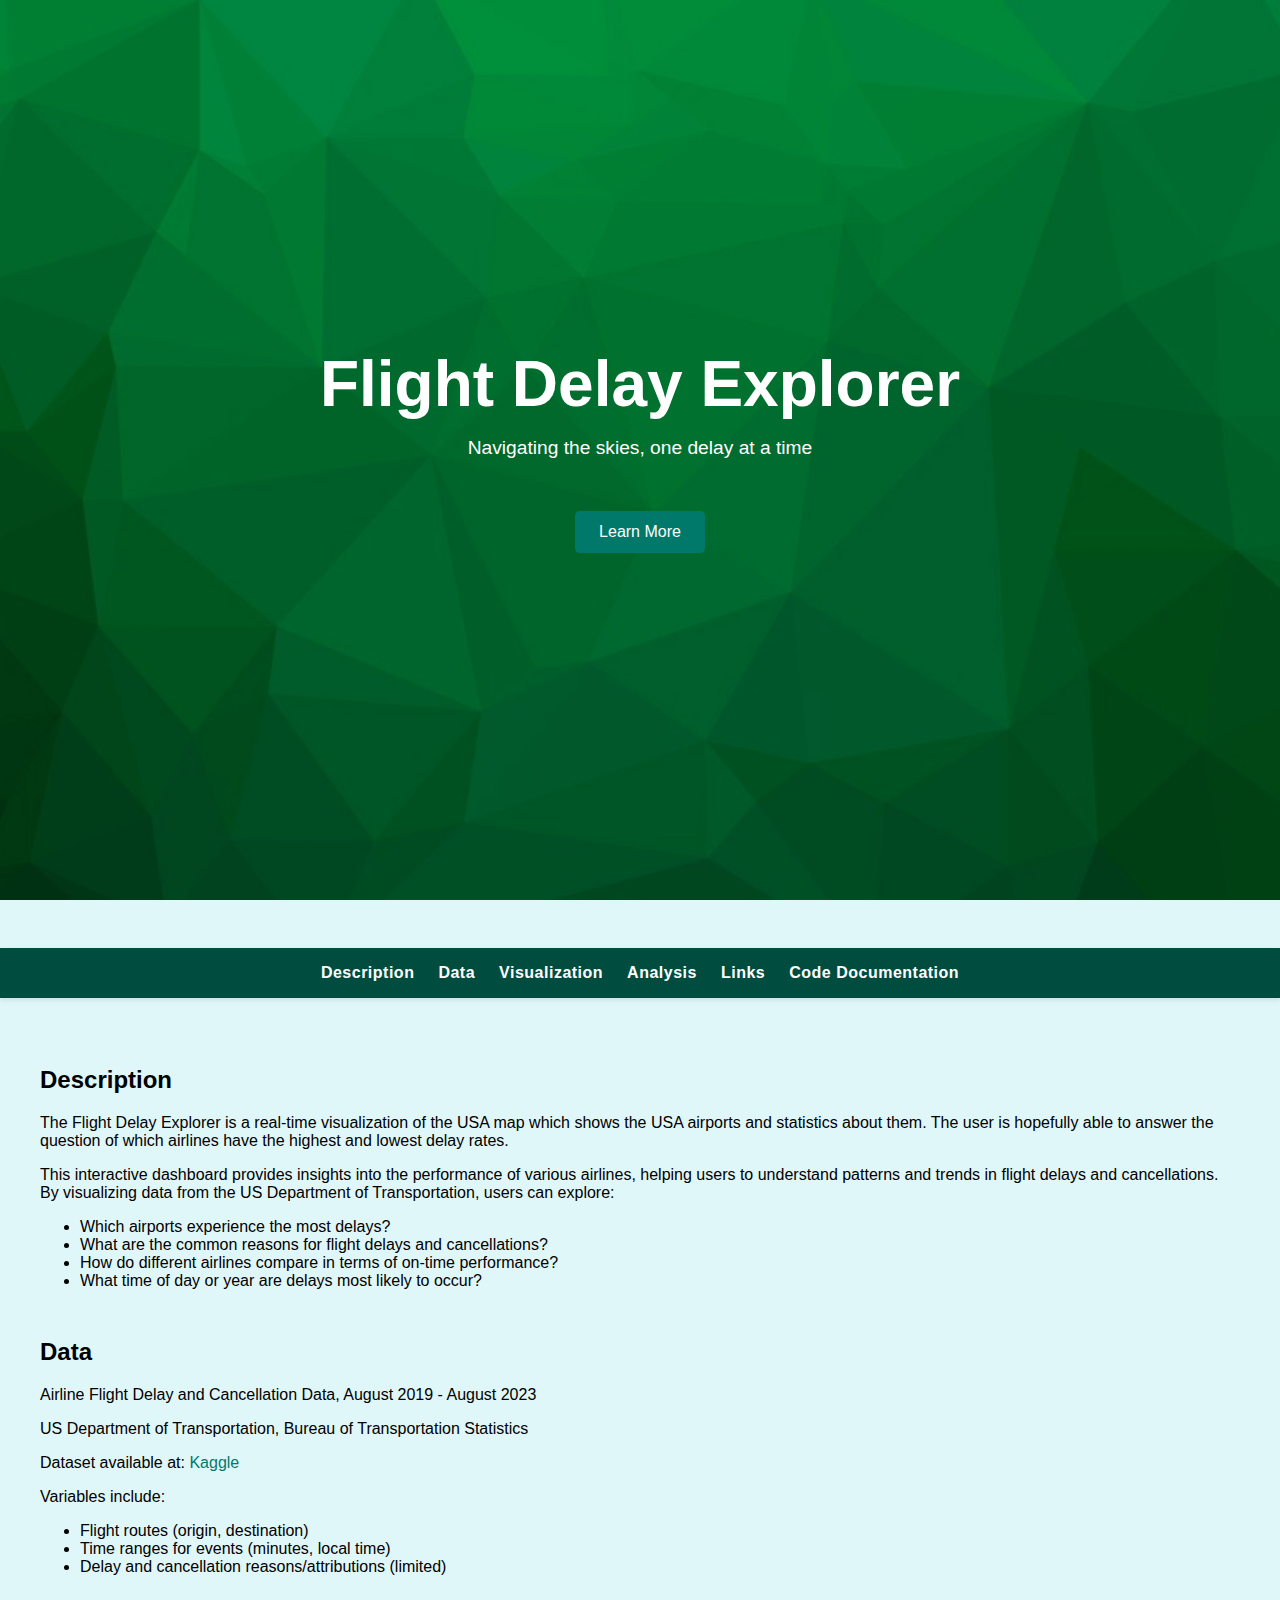
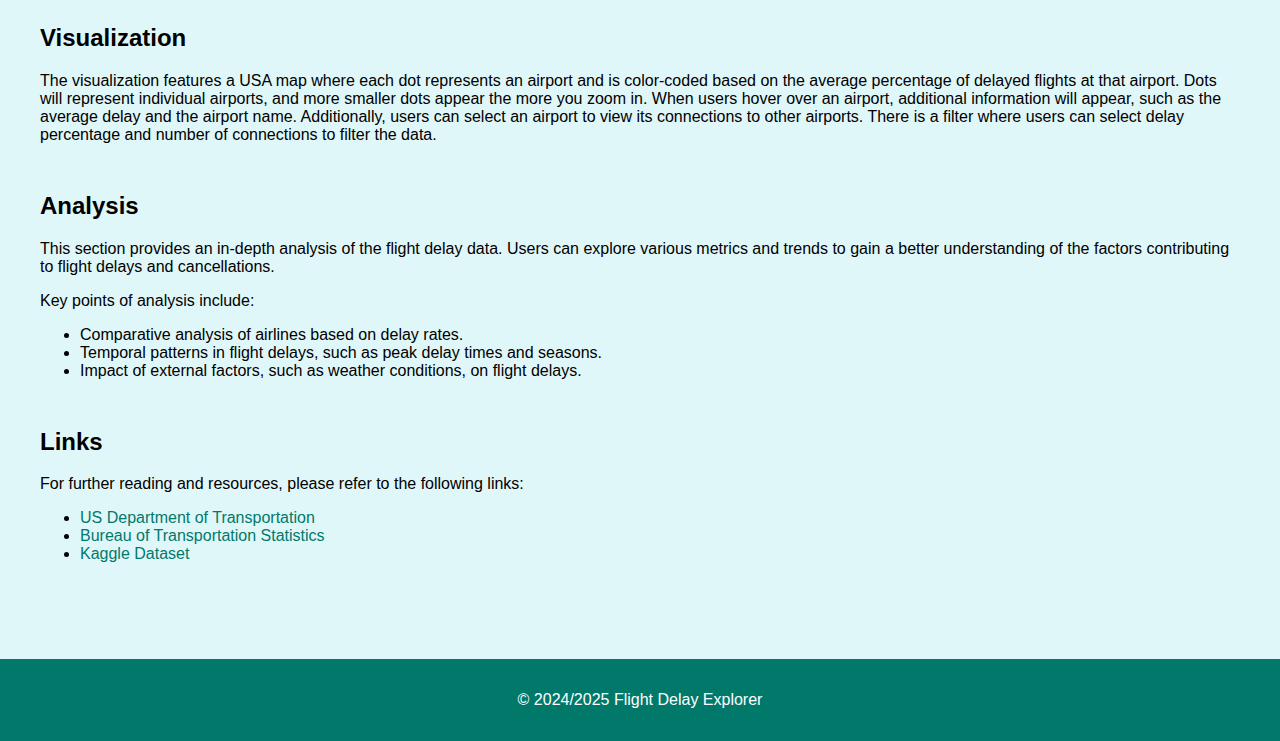
==== index.html @ 1dc13fcf "Add files via upload" ====
<!DOCTYPE html>
<html lang="en">
<head>
  <meta charset="UTF-8"/>
  <meta name="viewport" content="width=device-width, initial-scale=1.0"/>
  <title>Flight Delay Explorer</title>
  <link rel="stylesheet" href="styles.css"/>
</head>
<body>
  <!-- Hero Section -->
  <section class="hero" style="background: url('Hero.jpg') no-repeat center center / cover;">
    <div class="hero-content">
      <h1>Flight Delay Explorer</h1>
      <p>Navigating the skies, one delay at a time</p>
      <a href="#Description" class="btn">Learn More</a>
    </div>
  </section>
  <header>
    <nav>
      <ul>
        <li><a href="#Description">Description</a></li>
        <li><a href="#data">Data</a></li>
        <li><a href="#visualization">Visualization</a></li>
        <li><a href="#analysis">Analysis</a></li>
        <li><a href="#links">Links</a></li>
        <li><a href="doc.html">Code Documentation</a></li> 
      </ul>
    </nav>
  </header>
  <main>
    <section id="Description">
      <h2>Description</h2>
      <p>The Flight Delay Explorer is a real-time visualization of the USA map which shows the USA airports and statistics about them. The user is hopefully able to answer the question of which airlines have the highest and lowest delay rates.</p>
      <p>This interactive dashboard provides insights into the performance of various airlines, helping users to understand patterns and trends in flight delays and cancellations. By visualizing data from the US Department of Transportation, users can explore:</p>
      <ul>
        <li>Which airports experience the most delays?</li>
        <li>What are the common reasons for flight delays and cancellations?</li>
        <li>How do different airlines compare in terms of on-time performance?</li>
        <li>What time of day or year are delays most likely to occur?</li>
      </ul>
    </section>
    <section id="data">
      <h2>Data</h2>
      <p>Airline Flight Delay and Cancellation Data, August 2019 - August 2023</p>
      <p>US Department of Transportation, Bureau of Transportation Statistics</p>
      <p>Dataset available at: <a href="https://www.kaggle.com/datasets/patrickzel/flight-delay-and-cancellation-dataset-2019-2023/data?select=flights_sample_3m.csv" target="_blank">Kaggle</a></p>
      <p>Variables include:</p>
      <ul>
        <li>Flight routes (origin, destination)</li>
        <li>Time ranges for events (minutes, local time)</li>
        <li>Delay and cancellation reasons/attributions (limited)</li>
      </ul>
    </section>
    <section id="visualization">
      <h2>Visualization</h2>
      <p>The visualization features a USA map where each dot represents an airport and is color-coded based on the average percentage of delayed flights at that airport. Dots will represent individual airports, and more smaller dots appear the more you zoom in. When users hover over an airport, additional information will appear, such as the average delay and the airport name. Additionally, users can select an airport to view its connections to other airports. There is a filter where users can select delay percentage and number of connections to filter the data.</p>
    </section>
    <section id="analysis">
      <h2>Analysis</h2>
      <p>This section provides an in-depth analysis of the flight delay data. Users can explore various metrics and trends to gain a better understanding of the factors contributing to flight delays and cancellations.</p>
      <p>Key points of analysis include:</p>
      <ul>
        <li>Comparative analysis of airlines based on delay rates.</li>
        <li>Temporal patterns in flight delays, such as peak delay times and seasons.</li>
        <li>Impact of external factors, such as weather conditions, on flight delays.</li>
      </ul>
    </section>
    <section id="links">
      <h2>Links</h2>
      <p>For further reading and resources, please refer to the following links:</p>
      <ul>
        <li><a href="https://www.transportation.gov/" target="_blank">US Department of Transportation</a></li>
        <li><a href="https://www.bts.gov/" target="_blank">Bureau of Transportation Statistics</a></li>
        <li><a href="https://www.kaggle.com/datasets/patrickzel/flight-delay-and-cancellation-dataset-2019-2023" target="_blank">Kaggle Dataset</a></li>
      </ul>
    </section>
  </main>
  <footer>
    <p>&copy; 2024/2025 Flight Delay Explorer</p>
  </footer>
  <script src="scripts.js"></script>
</body>
</html>
---- styles.css ----
/* Global Styles */
body {
  margin: 0;
  font-family: 'Arial', sans-serif;
  background: #e0f7fa;
  color: #000; /* Changed text color to black */
  transition: background 0.3s ease;
}

/* Keyframes */
@keyframes fadeInUp {
  0% {
      opacity: 0;
      transform: translateY(30px);
  }
  100% {
      opacity: 1;
      transform: translateY(0);
  }
}

/* Hero Section */
.hero {
  background: url('Flight.jpg') no-repeat center center / cover;
  height: 100vh;
  display: flex;
  align-items: center;
  justify-content: center;
  text-align: center;
  position: relative;
  color: #fff;
}

.hero::before {
  content: "";
  position: absolute;
  top: 0;
  left: 0;
  width: 100%;
  height: 100%;
  background: rgba(0,0,0,0.4);
}

.hero-content {
  position: relative;
  z-index: 1;
  animation: fadeInUp 1s ease-in-out;
}

.hero-content h1 {
  font-size: 4rem;
  margin: 0;
  font-weight: 700;
}

.hero-content p {
  margin-top: 1rem;
  font-size: 1.2rem;
}

.btn {
  display: inline-block;
  margin-top: 2rem;
  padding: 0.75rem 1.5rem;
  background: #00796b;
  color: #fff;
  border-radius: 5px;
  text-decoration: none;
  transition: background 0.3s ease, transform 0.3s ease;
}
.btn:hover {
  background: #004d40;
  transform: scale(1.05);
}

/* Header */
header {
  background-color: #004d40;
  padding: 1rem 0;
  box-shadow: 0 2px 5px rgba(0,0,0,0.1);
  position: relative;
  width: 100%;
  top: 0;
  left: 0;
  z-index: 1000;
  transition: background-color 0.3s ease, box-shadow 0.3s ease;
}

header.sticky {
  position: fixed;
  background-color: #00796b;
  box-shadow: 0 4px 8px rgba(0,0,0,0.2);
}

header nav ul {
  list-style: none;
  display: flex;
  justify-content: center;
  gap: 1.5rem;
  margin: 0;
  padding: 0;
}

header nav ul li a {
  color: #fff;
  text-decoration: none;
  font-weight: bold;
  letter-spacing: 0.5px;
  transition: color 0.3s ease, transform 0.3s ease;
}
header nav ul li a:hover {
  color: #b2dfdb;
  transform: translateY(-2px);
}

main {
  padding-top: 80px;
  max-width: 1200px;
  margin: 2rem auto;
  padding: 1rem;
}

section {
  margin-bottom: 3rem;
}

/* About Content */
.about-content {
  background: #fff;
  padding: 1.5rem;
  border-radius: 10px;
  box-shadow: 0 4px 8px rgba(0, 0, 0, 0.1);
  animation: fadeInUp 0.7s ease-in-out;
}

.about-content h3, .about-content h4 {
  color: #00796b;
}

.about-content ul {
  list-style: none;
  padding: 0;
}

.about-content li {
  margin-bottom: 1rem;
}

.about-content ul li ul {
  margin-top: 0.5rem;
  padding-left: 1rem;
}

.about-content ul li ul li {
  margin-bottom: 0.5rem;
}

.about-content pre {
  background: #e0f2f1;
  padding: 1rem;
  border-radius: 5px;
  overflow-x: auto;
}

/* GitHub Section */
#github {
  text-align: center;
}

/* Footer */
footer {
  background-color: #00796b;
  color: #fff;
  text-align: center;
  padding: 1rem 0;
  margin-top: 2rem;
}

/* Links */
a {
  color: #00796b;
  text-decoration: none;
}
a:hover {
  color: #004d40;
}

/* Sentiment Classes */
.sentiment-neutral {
  color: orange;
}
.sentiment-negative {
  color: red;
}
.sentiment-positive {
  color: green;
}

/* Responsive */
@media (max-width: 768px) {
  .hero-content h1 {
      font-size: 2.5rem;
  }
  .hero-content p {
      font-size: 1rem;
  }
  header nav ul {
      gap: 1rem;
  }
}
@media (max-width: 600px) {
  main {
      margin: 1rem auto;
  }
  .swiper-container {
      height: 300px;
  }
}
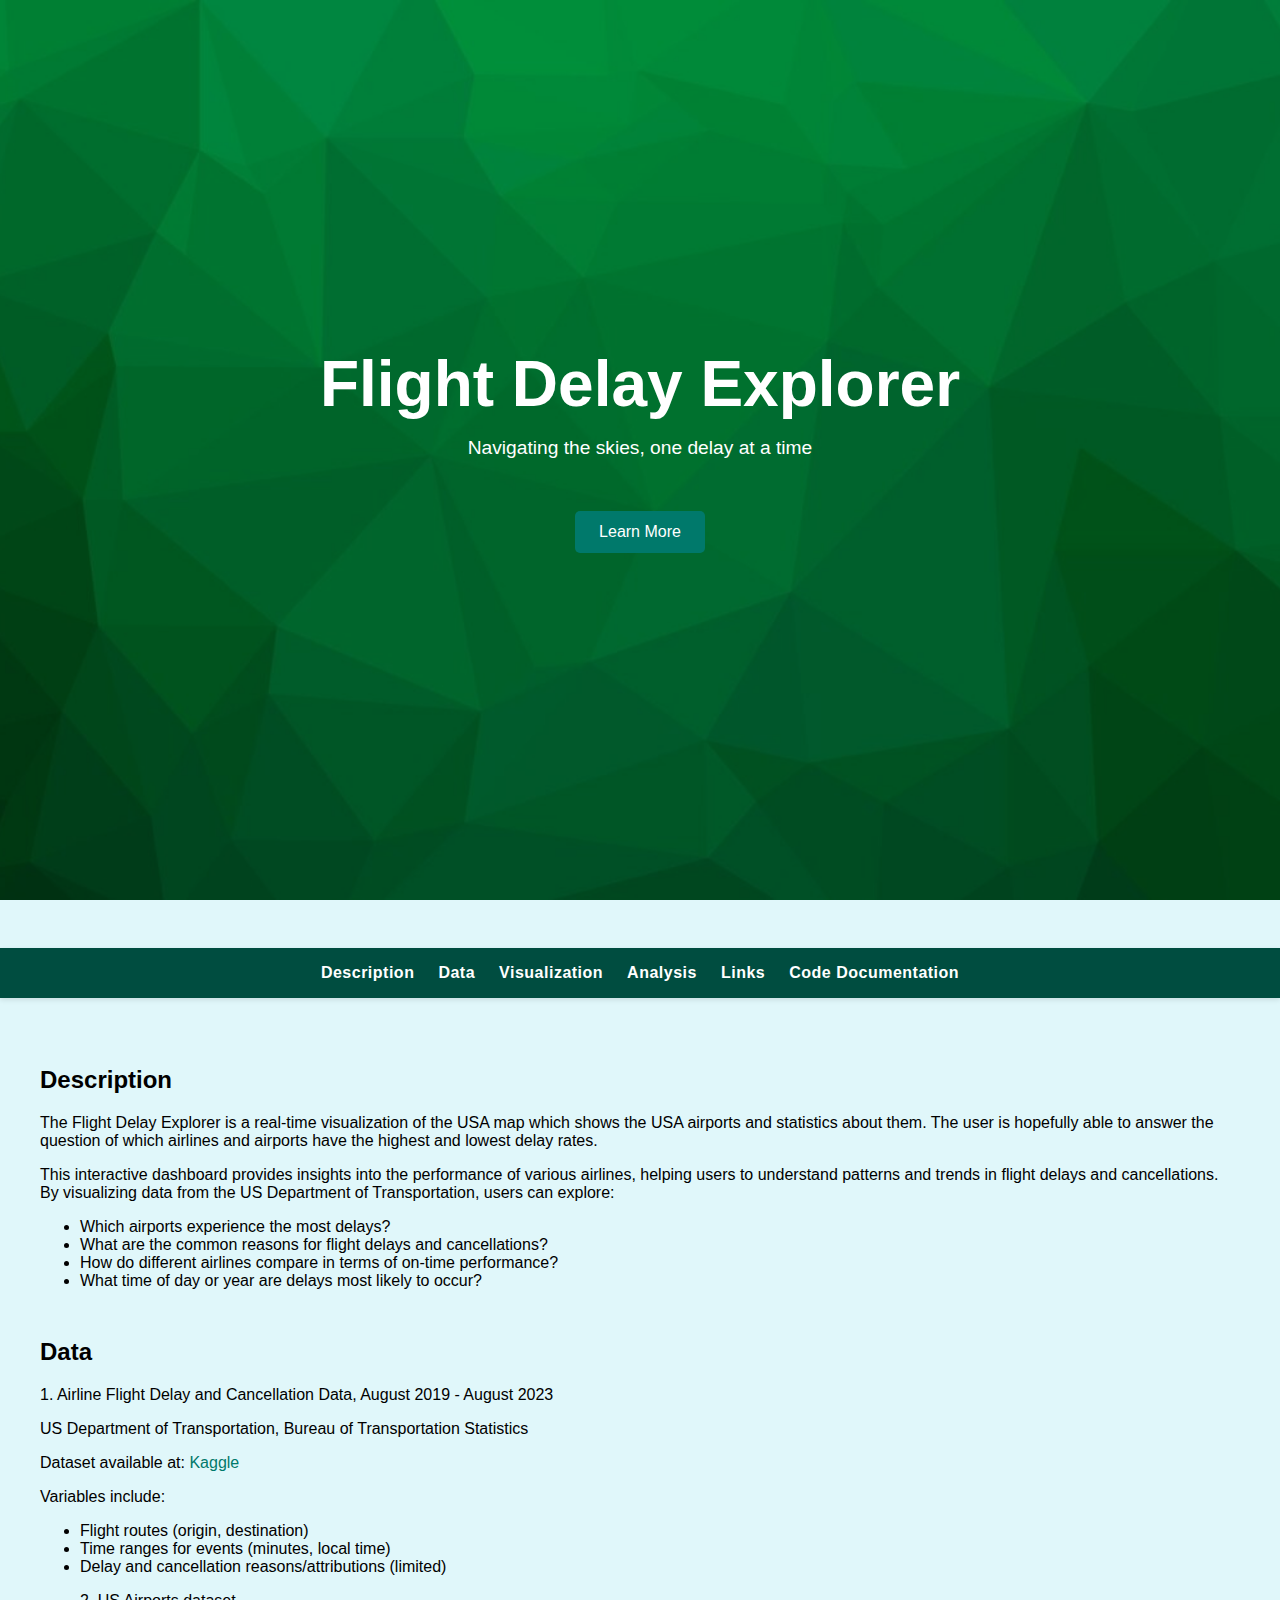
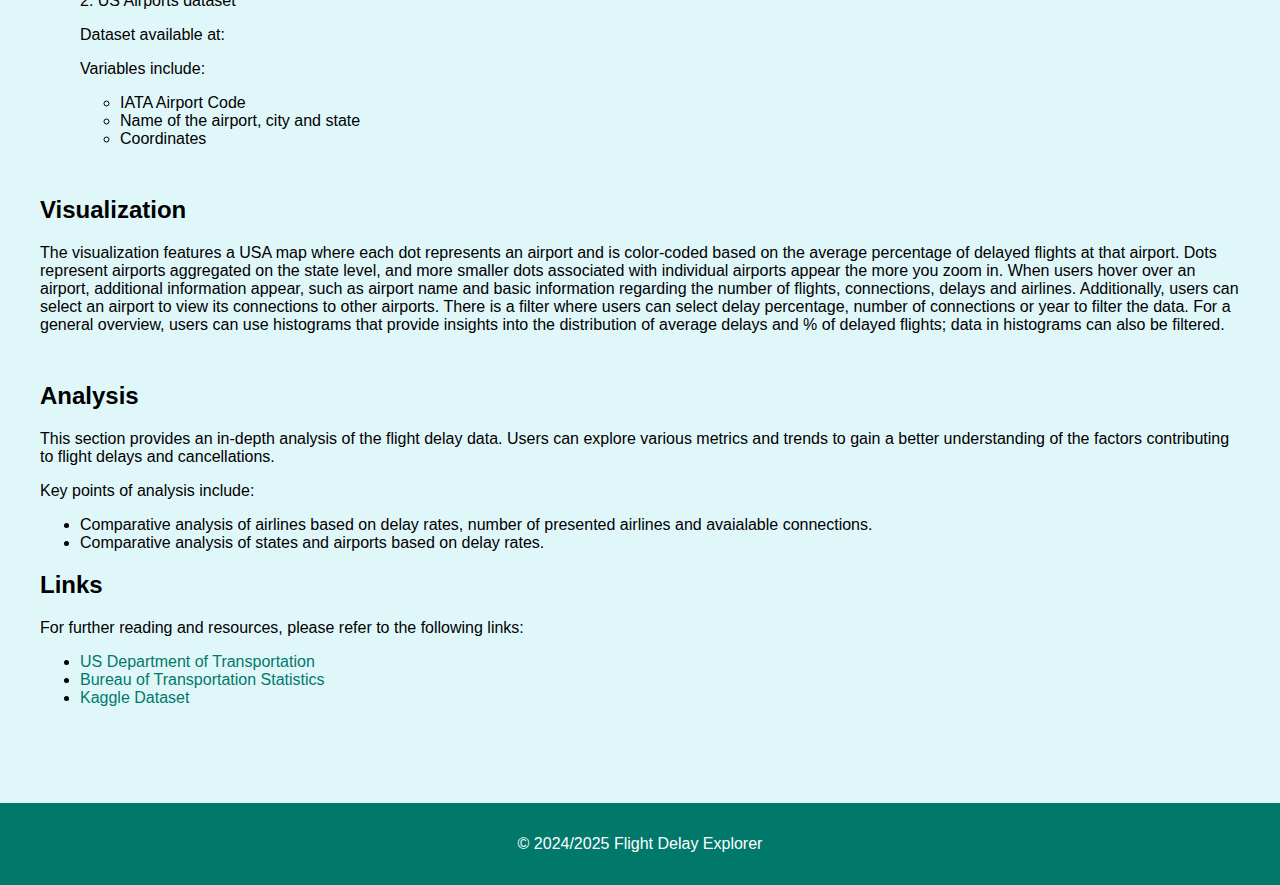
==== commit 55c270a9: "updt" ====
--- a/index.html
+++ b/index.html
@@ -30,7 +30,7 @@
   <main>
     <section id="Description">
       <h2>Description</h2>
-      <p>The Flight Delay Explorer is a real-time visualization of the USA map which shows the USA airports and statistics about them. The user is hopefully able to answer the question of which airlines have the highest and lowest delay rates.</p>
+      <p>The Flight Delay Explorer is a real-time visualization of the USA map which shows the USA airports and statistics about them. The user is hopefully able to answer the question of which airlines and airports have the highest and lowest delay rates.</p>
       <p>This interactive dashboard provides insights into the performance of various airlines, helping users to understand patterns and trends in flight delays and cancellations. By visualizing data from the US Department of Transportation, users can explore:</p>
       <ul>
         <li>Which airports experience the most delays?</li>
@@ -41,7 +41,7 @@
     </section>
     <section id="data">
       <h2>Data</h2>
-      <p>Airline Flight Delay and Cancellation Data, August 2019 - August 2023</p>
+      <p>1. Airline Flight Delay and Cancellation Data, August 2019 - August 2023</p>
       <p>US Department of Transportation, Bureau of Transportation Statistics</p>
       <p>Dataset available at: <a href="https://www.kaggle.com/datasets/patrickzel/flight-delay-and-cancellation-dataset-2019-2023/data?select=flights_sample_3m.csv" target="_blank">Kaggle</a></p>
       <p>Variables include:</p>
@@ -49,20 +49,28 @@
         <li>Flight routes (origin, destination)</li>
         <li>Time ranges for events (minutes, local time)</li>
         <li>Delay and cancellation reasons/attributions (limited)</li>
+
+      <p>2. US Airports dataset</p>
+      <p>Dataset available at: <a href="https://github.com/RandomFractals/geo-data-viewer/blob/master/data/csv/usa-airports.csv" ></a></p>
+      <p>Variables include:</p>
+      <ul>
+        <li>IATA Airport Code</li>
+        <li>Name of the airport, city and state</li>
+        <li>Coordinates</li>
+      
       </ul>
     </section>
     <section id="visualization">
       <h2>Visualization</h2>
-      <p>The visualization features a USA map where each dot represents an airport and is color-coded based on the average percentage of delayed flights at that airport. Dots will represent individual airports, and more smaller dots appear the more you zoom in. When users hover over an airport, additional information will appear, such as the average delay and the airport name. Additionally, users can select an airport to view its connections to other airports. There is a filter where users can select delay percentage and number of connections to filter the data.</p>
-    </section>
+      <p>The visualization features a USA map where each dot represents an airport and is color-coded based on the average percentage of delayed flights at that airport. Dots represent airports aggregated on the state level, and more smaller dots associated with individual airports appear the more you zoom in. When users hover over an airport, additional information appear, such as airport name and basic information regarding the number of flights, connections, delays and airlines. Additionally, users can select an airport to view its connections to other airports. There is a filter where users can select delay percentage, number of connections or year to filter the data. For a general overview, users can use histograms that provide insights into the distribution of average delays and % of delayed flights; data in histograms can also be filtered. </p>
+    </section
     <section id="analysis">
       <h2>Analysis</h2>
       <p>This section provides an in-depth analysis of the flight delay data. Users can explore various metrics and trends to gain a better understanding of the factors contributing to flight delays and cancellations.</p>
       <p>Key points of analysis include:</p>
       <ul>
-        <li>Comparative analysis of airlines based on delay rates.</li>
-        <li>Temporal patterns in flight delays, such as peak delay times and seasons.</li>
-        <li>Impact of external factors, such as weather conditions, on flight delays.</li>
+        <li>Comparative analysis of airlines based on delay rates, number of presented airlines and avaialable connections.</li>
+        <li>Comparative analysis of states and airports based on delay rates.</li>
       </ul>
     </section>
     <section id="links">
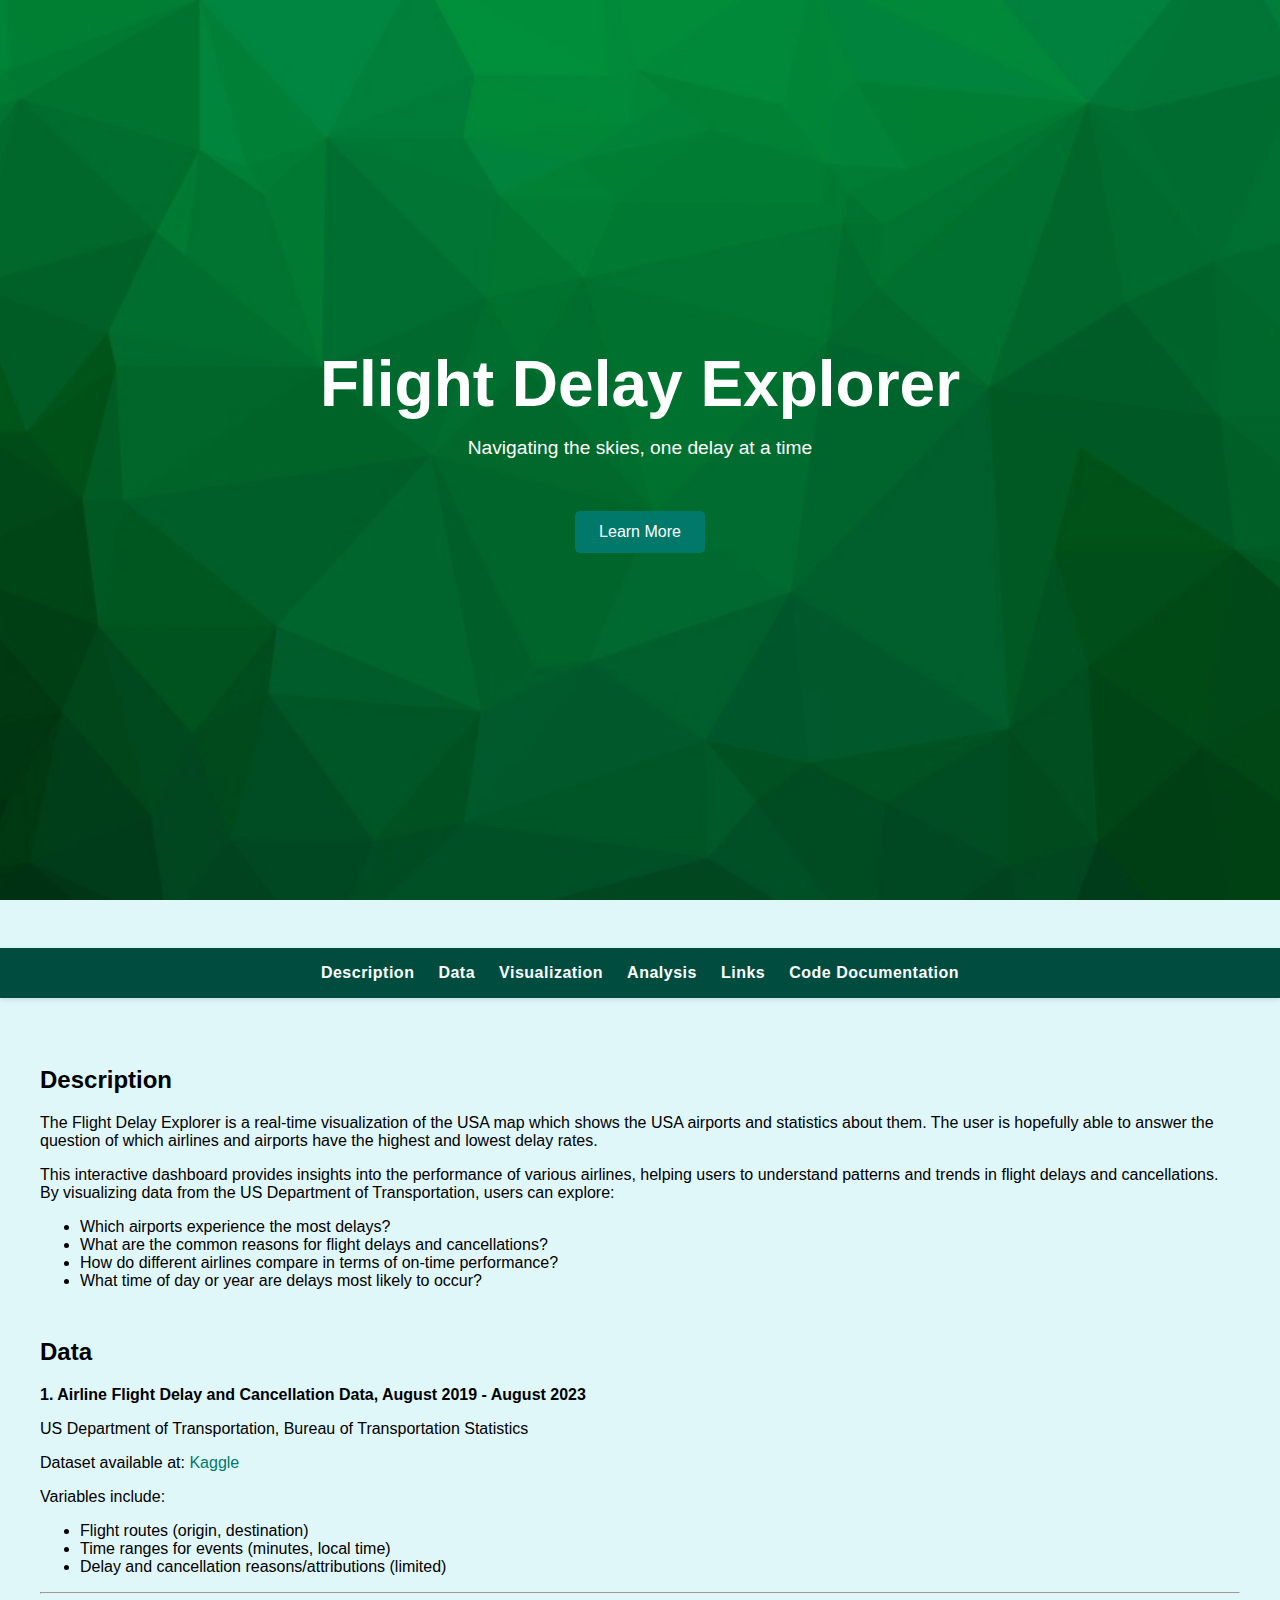
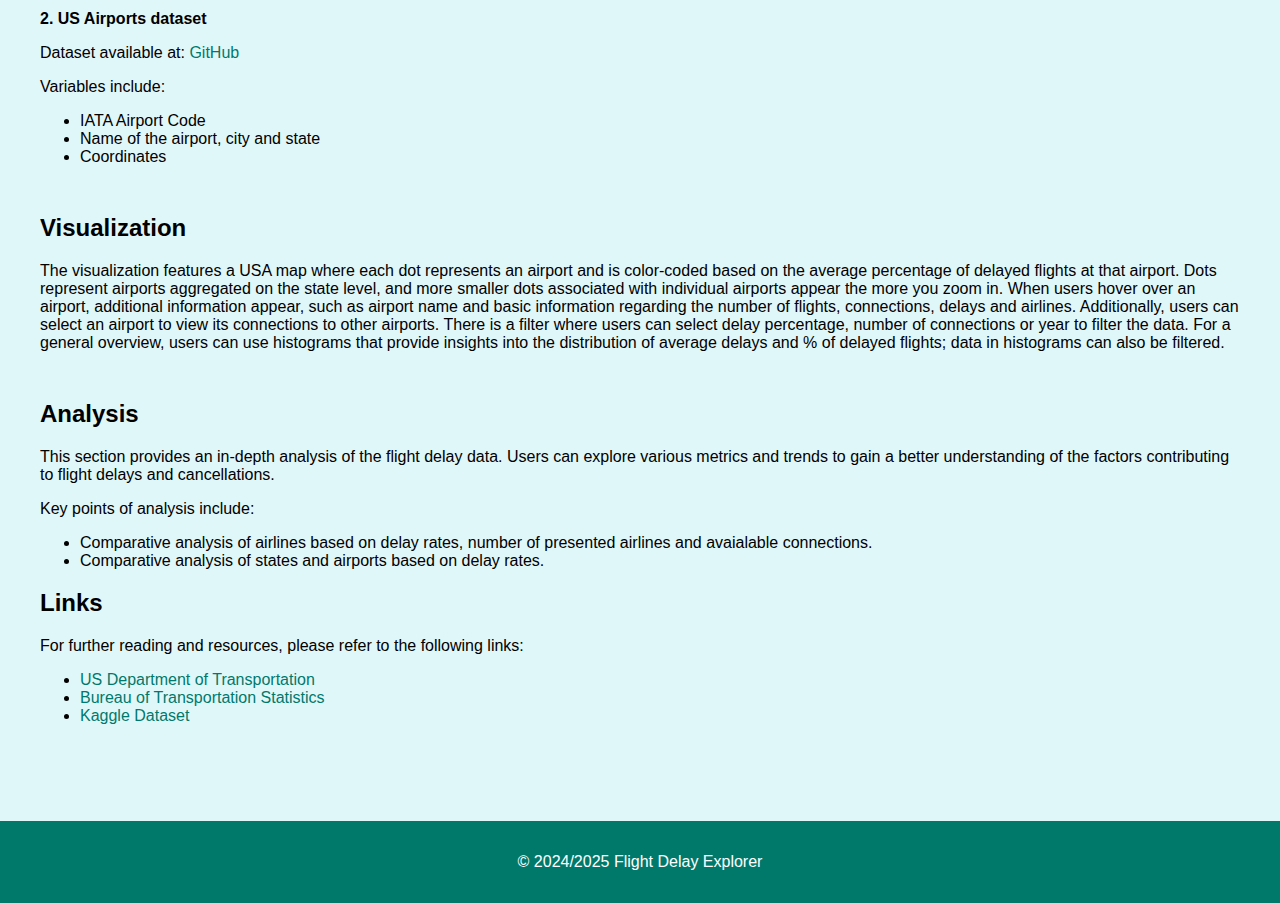
==== commit 79d0ce7c: "updt2" ====
--- a/index.html
+++ b/index.html
@@ -41,7 +41,7 @@
     </section>
     <section id="data">
       <h2>Data</h2>
-      <p>1. Airline Flight Delay and Cancellation Data, August 2019 - August 2023</p>
+      <p><strong>1. Airline Flight Delay and Cancellation Data, August 2019 - August 2023</strong></p>
       <p>US Department of Transportation, Bureau of Transportation Statistics</p>
       <p>Dataset available at: <a href="https://www.kaggle.com/datasets/patrickzel/flight-delay-and-cancellation-dataset-2019-2023/data?select=flights_sample_3m.csv" target="_blank">Kaggle</a></p>
       <p>Variables include:</p>
@@ -49,9 +49,12 @@
         <li>Flight routes (origin, destination)</li>
         <li>Time ranges for events (minutes, local time)</li>
         <li>Delay and cancellation reasons/attributions (limited)</li>
+      </ul>
 
-      <p>2. US Airports dataset</p>
-      <p>Dataset available at: <a href="https://github.com/RandomFractals/geo-data-viewer/blob/master/data/csv/usa-airports.csv" ></a></p>
+      <hr>
+      
+      <p><strong>2. US Airports dataset</strong></p>
+      <p>Dataset available at: <a href="https://github.com/RandomFractals/geo-data-viewer/blob/master/data/csv/usa-airports.csv" target="_blank">GitHub</a></p>
       <p>Variables include:</p>
       <ul>
         <li>IATA Airport Code</li>
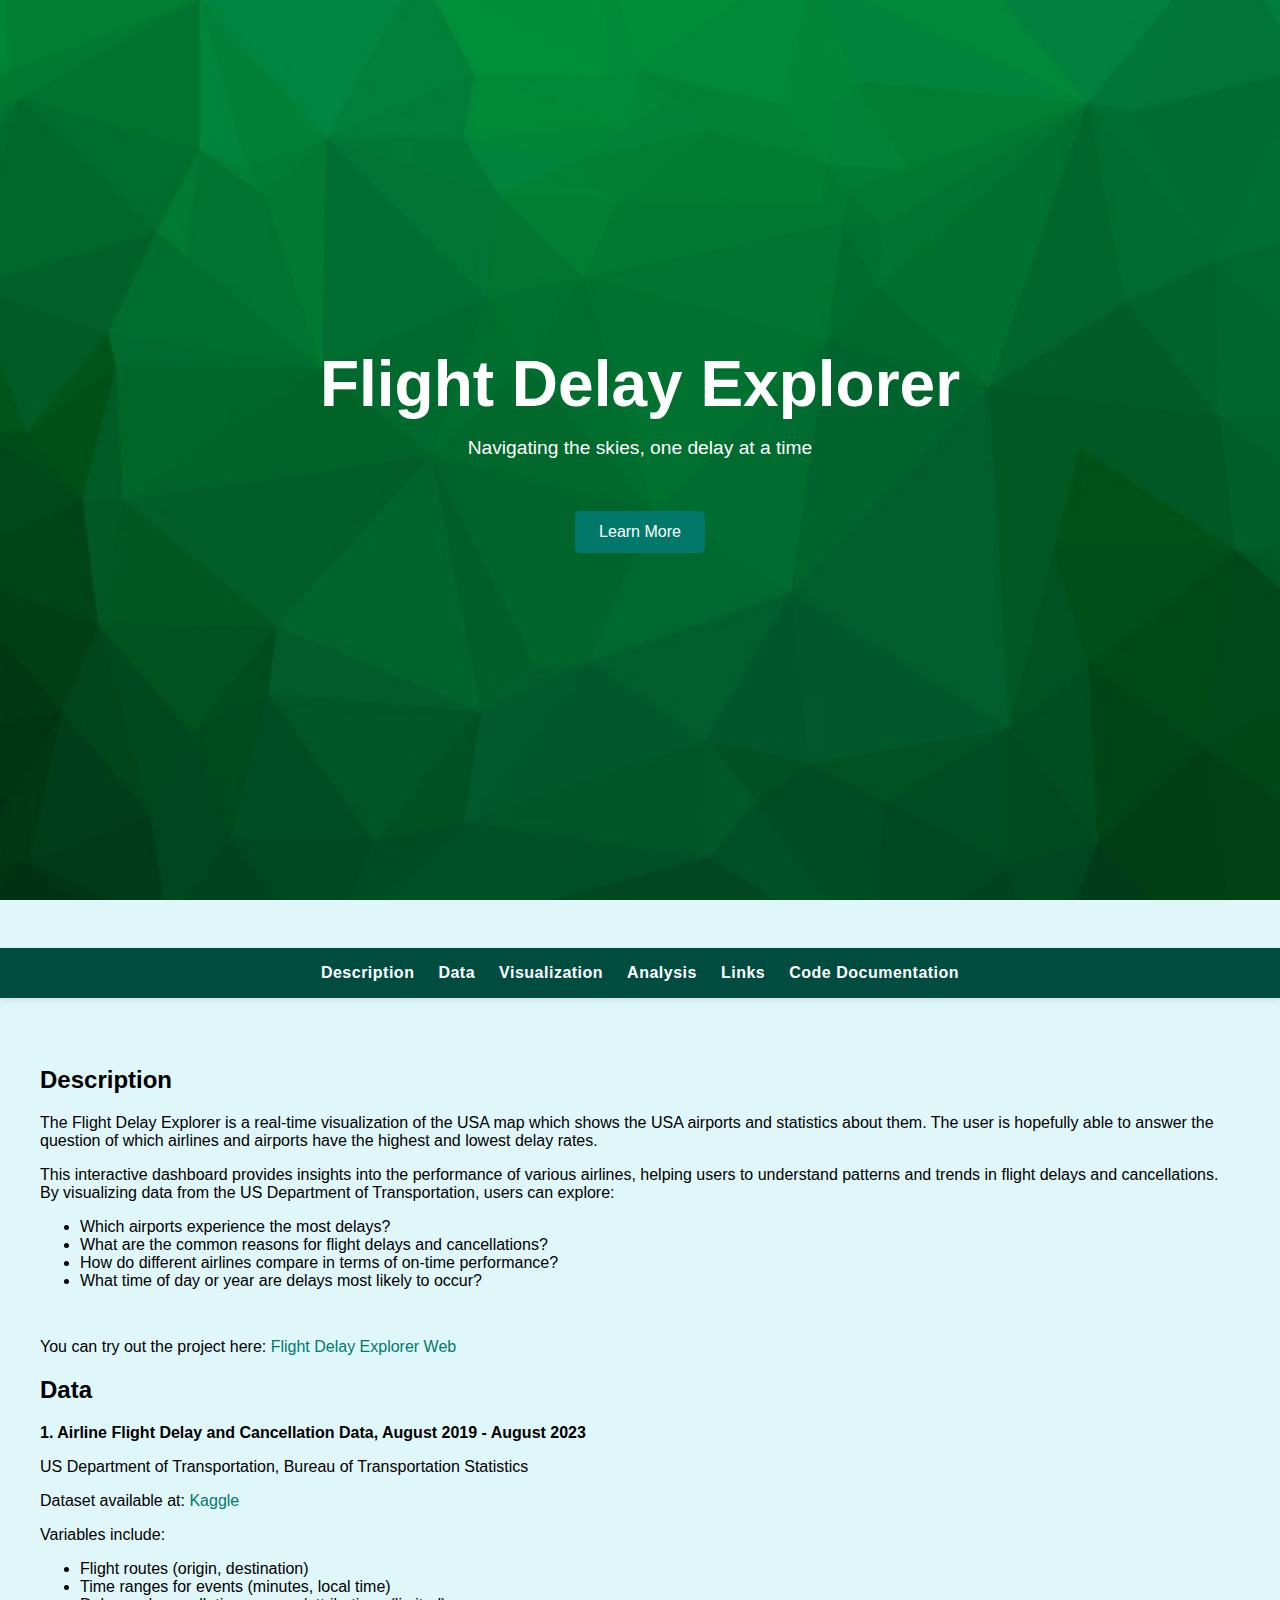
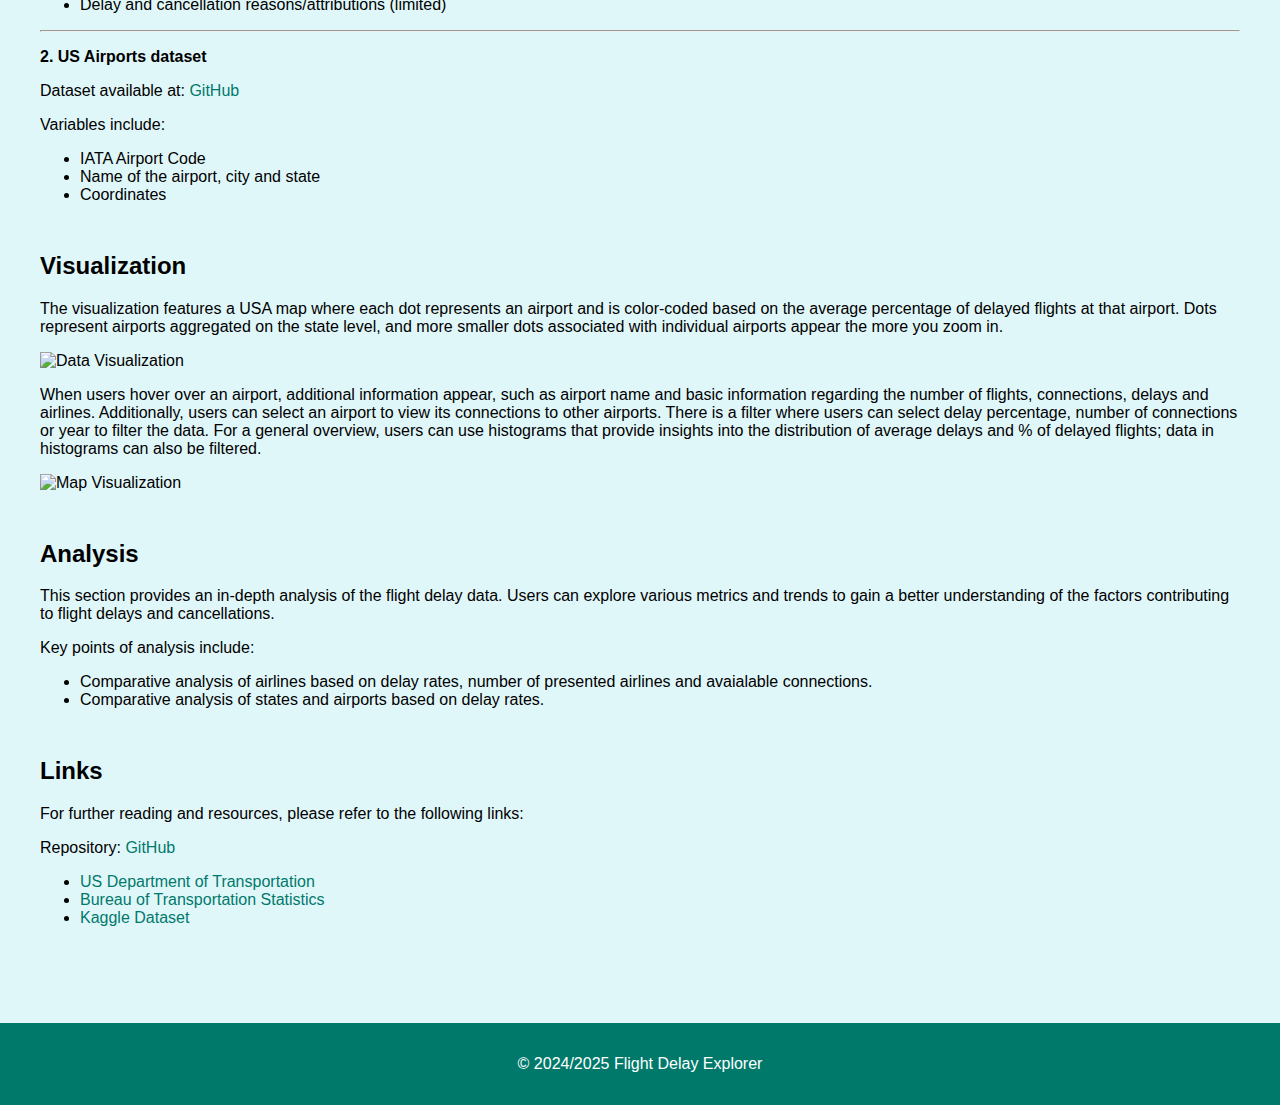
==== commit 7697682f: "Update index.html" ====
--- a/index.html
+++ b/index.html
@@ -39,6 +39,7 @@
         <li>What time of day or year are delays most likely to occur?</li>
       </ul>
     </section>
+    <p>You can try out the project here: <a href="https://ahmedsabanovic.github.io/Flight-Delay-Explorer-Web/" target="_blank">Flight Delay Explorer Web</a></p>
     <section id="data">
       <h2>Data</h2>
       <p><strong>1. Airline Flight Delay and Cancellation Data, August 2019 - August 2023</strong></p>
@@ -50,6 +51,7 @@
         <li>Time ranges for events (minutes, local time)</li>
         <li>Delay and cancellation reasons/attributions (limited)</li>
       </ul>
+      
 
       <hr>
       
@@ -65,8 +67,11 @@
     </section>
     <section id="visualization">
       <h2>Visualization</h2>
-      <p>The visualization features a USA map where each dot represents an airport and is color-coded based on the average percentage of delayed flights at that airport. Dots represent airports aggregated on the state level, and more smaller dots associated with individual airports appear the more you zoom in. When users hover over an airport, additional information appear, such as airport name and basic information regarding the number of flights, connections, delays and airlines. Additionally, users can select an airport to view its connections to other airports. There is a filter where users can select delay percentage, number of connections or year to filter the data. For a general overview, users can use histograms that provide insights into the distribution of average delays and % of delayed flights; data in histograms can also be filtered. </p>
-    </section
+      <p>The visualization features a USA map where each dot represents an airport and is color-coded based on the average percentage of delayed flights at that airport. Dots represent airports aggregated on the state level, and more smaller dots associated with individual airports appear the more you zoom in.<p>
+      <img src="Data.gif" alt="Data Visualization">
+      </p> When users hover over an airport, additional information appear, such as airport name and basic information regarding the number of flights, connections, delays and airlines. Additionally, users can select an airport to view its connections to other airports. There is a filter where users can select delay percentage, number of connections or year to filter the data. For a general overview, users can use histograms that provide insights into the distribution of average delays and % of delayed flights; data in histograms can also be filtered. </p>
+      <img src="Map.gif" alt="Map Visualization">
+    </section>
     <section id="analysis">
       <h2>Analysis</h2>
       <p>This section provides an in-depth analysis of the flight delay data. Users can explore various metrics and trends to gain a better understanding of the factors contributing to flight delays and cancellations.</p>
@@ -79,6 +84,7 @@
     <section id="links">
       <h2>Links</h2>
       <p>For further reading and resources, please refer to the following links:</p>
+      <p>Repository: <a href="https://github.com/AhmedSabanovic/Flight-Delay-Explorer" target="_blank">GitHub</a></p>
       <ul>
         <li><a href="https://www.transportation.gov/" target="_blank">US Department of Transportation</a></li>
         <li><a href="https://www.bts.gov/" target="_blank">Bureau of Transportation Statistics</a></li>
@@ -91,4 +97,4 @@
   </footer>
   <script src="scripts.js"></script>
 </body>
-</html>+</html>
